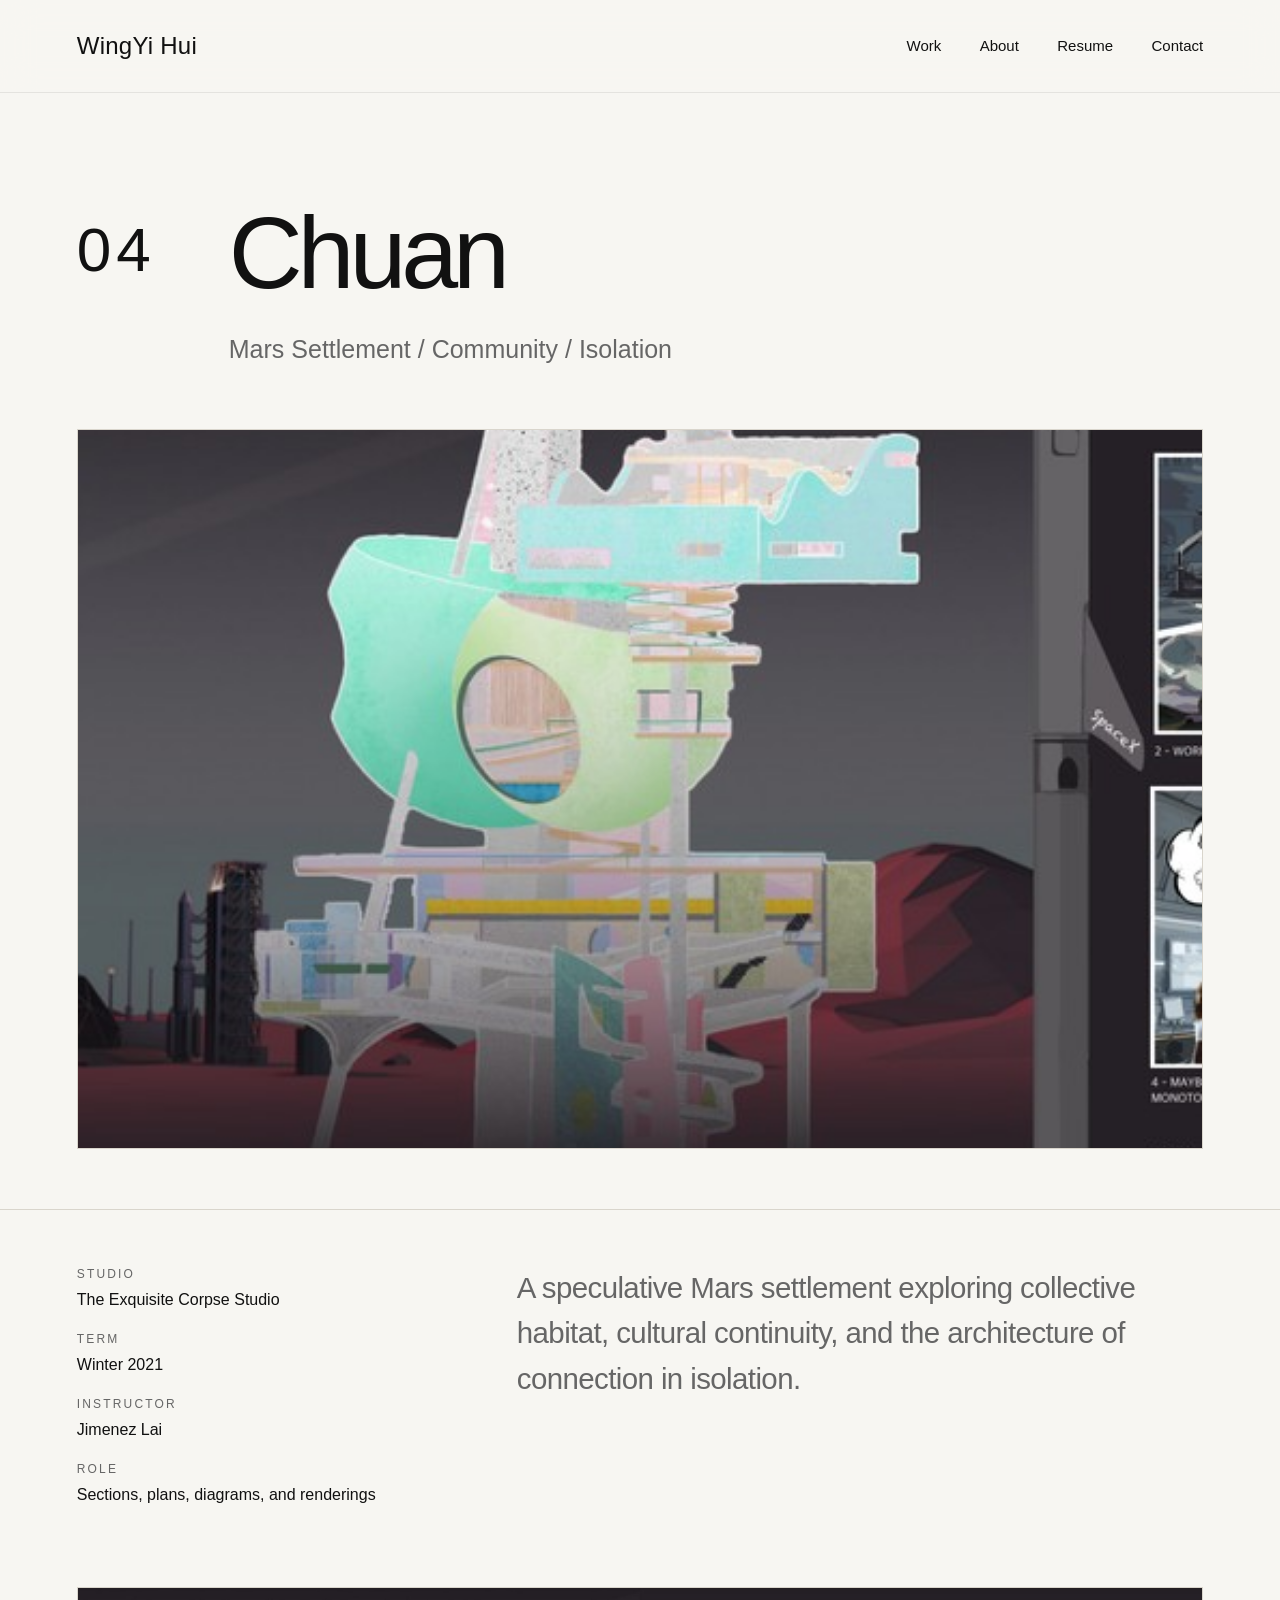
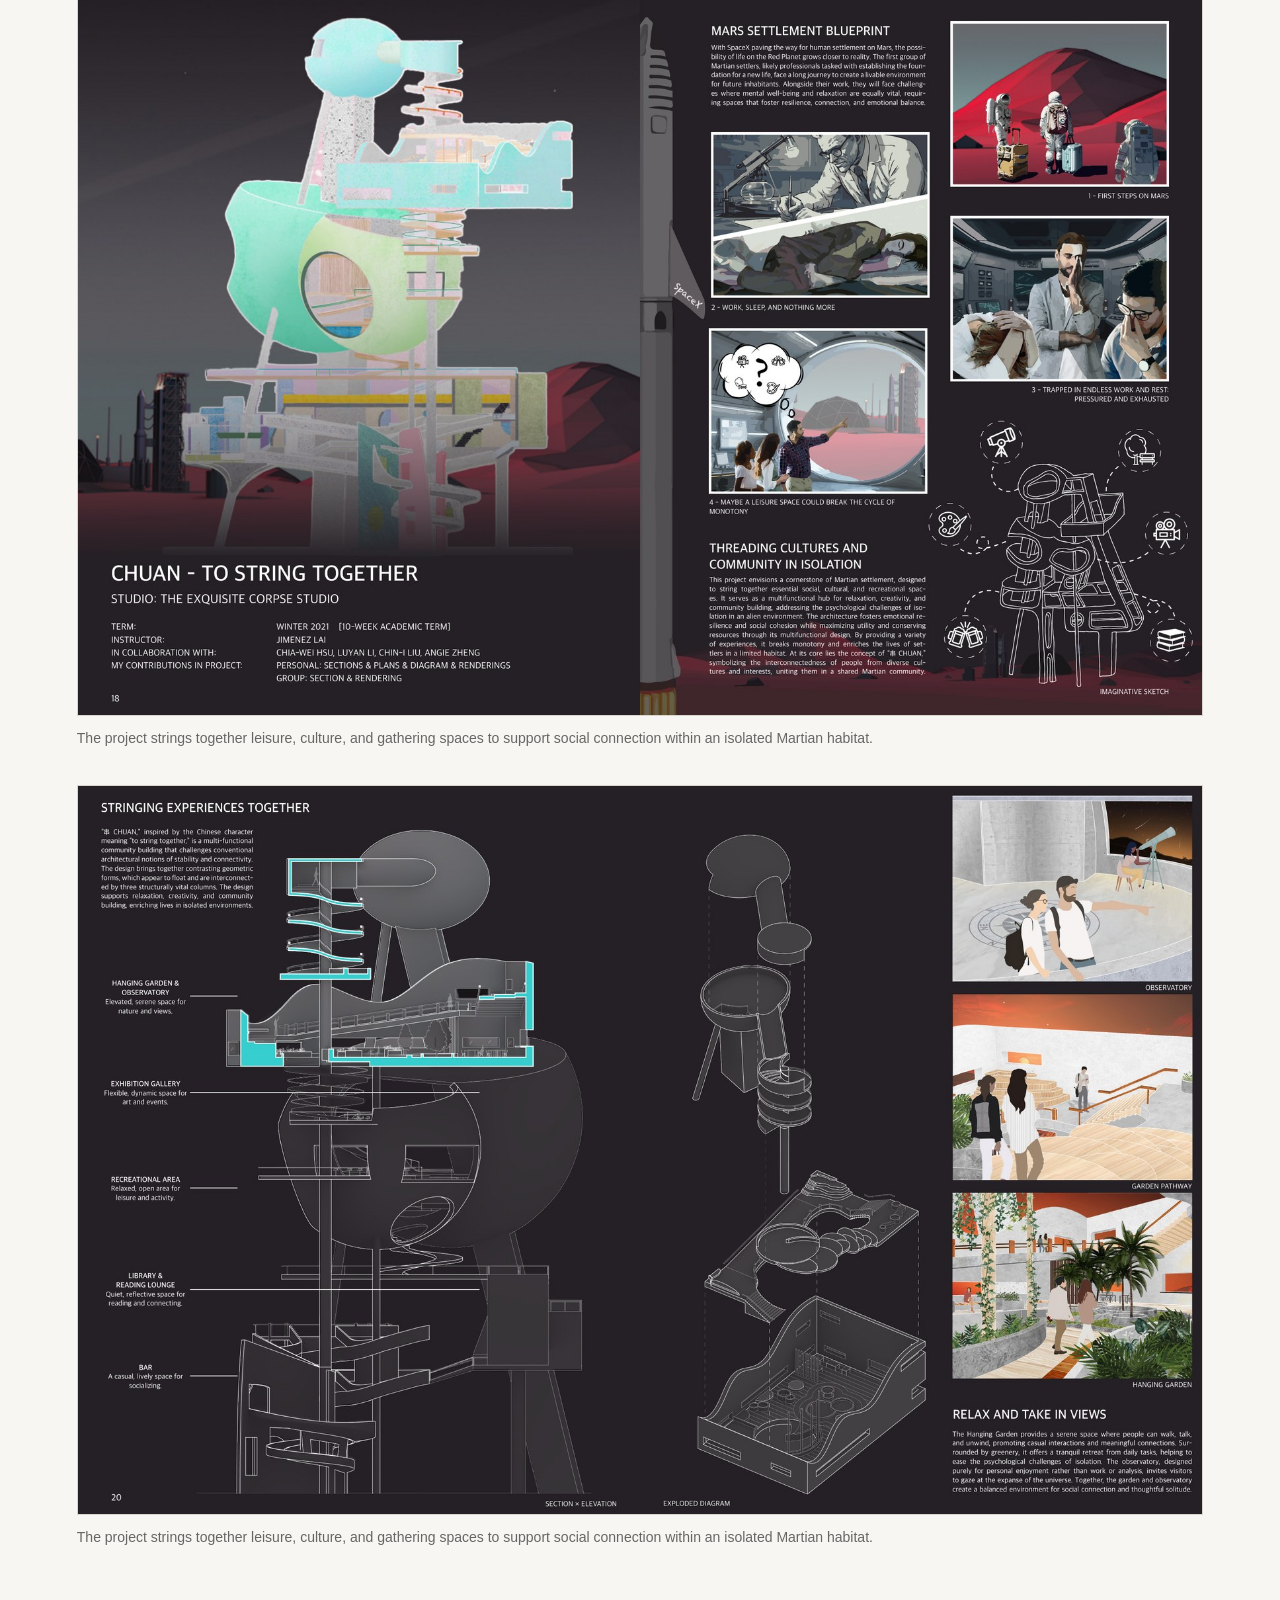
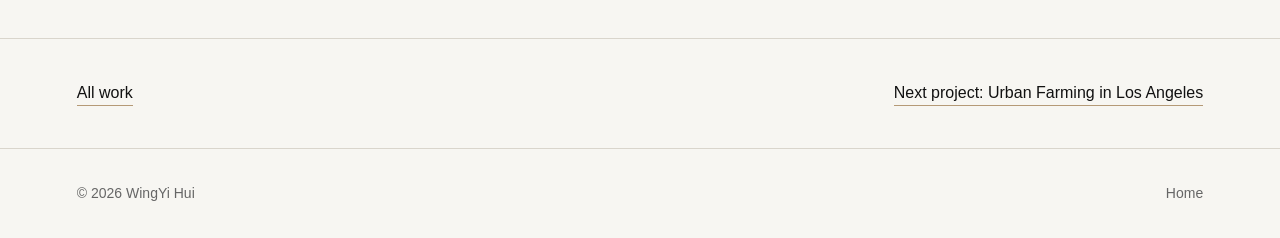
==== projects/chuan.html @ 114a0252 "Add files via upload" ====
<!doctype html>
<html lang="en">
<head>
  <meta charset="utf-8">
  <meta name="viewport" content="width=device-width, initial-scale=1">
  <title>Chuan | WingYi Hui</title>
  <meta name="description" content="A speculative Mars settlement exploring collective habitat, cultural continuity, and the architecture of connection in isolation.">
  <link rel="stylesheet" href="../style.css">
</head>
<body>
  <header class="siteHeader">
    <a class="siteName" href="../index.html">WingYi Hui</a>
    <nav class="navLinks" aria-label="Primary navigation">
      <a href="../index.html#work">Work</a>
      <a href="../index.html#about">About</a>
      <a href="../WingYi_Hui_Portfolio.pdf">Resume</a>
      <a href="../index.html#contact">Contact</a>
    </nav>
  </header>

  <main>
    <section class="projectHero">
      <div class="projectHeroTop">
        <div class="workNumber">04</div>
        <div>
          <h1>Chuan</h1>
          <p class="projectSubtitle">Mars Settlement / Community / Isolation</p>
        </div>
      </div>
      <img class="projectCover" src="../assets/img/thumb_chuan.jpg" alt="Chuan project preview">
    </section>

    <section class="projectInfo">
      <div class="metaList">
          <div class="metaItem">
            <span class="metaLabel">Studio</span>
            <span class="metaValue">The Exquisite Corpse Studio</span>
          </div>
          <div class="metaItem">
            <span class="metaLabel">Term</span>
            <span class="metaValue">Winter 2021</span>
          </div>
          <div class="metaItem">
            <span class="metaLabel">Instructor</span>
            <span class="metaValue">Jimenez Lai</span>
          </div>
          <div class="metaItem">
            <span class="metaLabel">Role</span>
            <span class="metaValue">Sections, plans, diagrams, and renderings</span>
          </div>
      </div>
      <div class="projectStatement">
        <p>A speculative Mars settlement exploring collective habitat, cultural continuity, and the architecture of connection in isolation.</p>
      </div>
    </section>

    <section class="projectGallery" aria-label="Chuan drawings and images">
      <figure>
        <img src="../assets/img/chuan_01.jpg" alt="Chuan portfolio page">
        <figcaption>The project strings together leisure, culture, and gathering spaces to support social connection within an isolated Martian habitat.</figcaption>
      </figure>
      <figure>
        <img src="../assets/img/chuan_02.jpg" alt="Chuan portfolio page">
        <figcaption>The project strings together leisure, culture, and gathering spaces to support social connection within an isolated Martian habitat.</figcaption>
      </figure>
    </section>

    <nav class="nextWork" aria-label="Project navigation">
      <a href="../index.html#work">All work</a>
      <a href="urban_farming.html">Next project: Urban Farming in Los Angeles</a>
    </nav>
  </main>

  <footer class="siteFooter">
    <span>© 2026 WingYi Hui</span>
    <a href="../index.html">Home</a>
  </footer>
</body>
</html>
---- style.css ----
* {
  box-sizing: border-box;
}

:root {
  --paper: #f7f6f2;
  --ink: #111111;
  --softInk: #666666;
  --line: #d9d5cc;
  --accent: #b59a77;
  --card: #ffffff;
}

html {
  scroll-behavior: smooth;
}

body {
  margin: 0;
  background: var(--paper);
  color: var(--ink);
  font-family: Helvetica, Arial, sans-serif;
  line-height: 1.5;
}

img {
  display: block;
  width: 100%;
}

a {
  color: inherit;
  text-decoration: none;
}

.siteHeader {
  position: sticky;
  top: 0;
  z-index: 20;
  display: flex;
  align-items: center;
  justify-content: space-between;
  padding: 28px 6vw;
  border-bottom: 1px solid rgba(17, 17, 17, 0.08);
  background: rgba(247, 246, 242, 0.88);
  backdrop-filter: blur(18px);
}

.siteName {
  font-size: clamp(18px, 2vw, 24px);
  letter-spacing: 0.01em;
}

.navLinks {
  display: flex;
  gap: clamp(18px, 3vw, 42px);
  font-size: 15px;
}

.navLinks a {
  position: relative;
}

.navLinks a::after {
  content: "";
  position: absolute;
  left: 0;
  bottom: -7px;
  width: 0;
  height: 1px;
  background: var(--accent);
  transition: width 180ms ease;
}

.navLinks a:hover::after,
.navLinks a:focus-visible::after {
  width: 100%;
}

main {
  overflow: hidden;
}

.heroSection {
  position: relative;
  min-height: 760px;
  padding: 135px 6vw 80px;
}

.heroMotif {
  position: absolute;
  top: 10px;
  right: -6vw;
  width: min(760px, 68vw);
  opacity: 0.28;
  mix-blend-mode: multiply;
  pointer-events: none;
}

.heroContent {
  position: relative;
  max-width: 780px;
}

.heroContent h1 {
  margin: 0;
  font-size: clamp(70px, 10vw, 145px);
  font-weight: 400;
  letter-spacing: -0.045em;
  line-height: 0.95;
}

.kicker {
  margin: 28px 0 0;
  font-size: clamp(19px, 2vw, 28px);
  letter-spacing: 0.26em;
}

.heroIntro {
  max-width: 560px;
  margin: 34px 0 0;
  color: var(--softInk);
  font-size: clamp(18px, 2vw, 24px);
  line-height: 1.7;
}

.quickIndex {
  position: relative;
  display: grid;
  grid-template-columns: repeat(2, minmax(260px, 1fr));
  gap: 24px 90px;
  width: min(980px, 88vw);
  margin-top: 86px;
  padding-top: 38px;
  border-top: 1px solid var(--line);
}

.quickIndex div {
  display: grid;
  grid-template-columns: 72px 1fr;
  align-items: center;
  gap: 26px;
}

.quickIndex span {
  font-size: clamp(34px, 4.6vw, 54px);
  letter-spacing: 0.08em;
  font-weight: 300;
}

.quickIndex a {
  padding-left: 26px;
  border-left: 1px solid var(--accent);
  font-size: clamp(16px, 1.7vw, 20px);
  line-height: 1.35;
}

.sectionLabel {
  display: grid;
  grid-template-columns: max-content 1fr;
  gap: 28px;
  align-items: center;
  margin-bottom: 44px;
  text-transform: uppercase;
  letter-spacing: 0.28em;
  font-size: 13px;
  font-weight: 600;
}

.sectionLabel::after {
  content: "";
  height: 1px;
  background: var(--line);
}

.workSection,
.aboutSection,
.contactSection {
  padding: 70px 6vw;
}

.workList {
  display: grid;
  gap: 0;
}

.workRow {
  display: grid;
  grid-template-columns: 110px 1fr minmax(360px, 42vw);
  gap: 42px;
  align-items: center;
  padding: 28px 0;
  border-top: 1px solid var(--line);
}

.workRow:last-child {
  border-bottom: 1px solid var(--line);
}

.workNumber {
  font-size: clamp(38px, 5vw, 62px);
  letter-spacing: 0.08em;
  font-weight: 300;
}

.workText h3 {
  margin: 0;
  font-size: clamp(28px, 3.4vw, 48px);
  font-weight: 400;
  letter-spacing: -0.035em;
  line-height: 1.08;
}

.workText p {
  max-width: 540px;
  margin: 18px 0 0;
  color: var(--softInk);
  font-size: 17px;
  line-height: 1.7;
}

.workImage {
  overflow: hidden;
  background: var(--card);
}

.workImage img {
  aspect-ratio: 16 / 7.2;
  object-fit: cover;
  filter: saturate(0.94);
  transition: transform 300ms ease, filter 300ms ease;
}

.workRow:hover .workImage img,
.workRow:focus-visible .workImage img {
  transform: scale(1.025);
  filter: saturate(1.04);
}

.aboutGrid,
.contactGrid {
  display: grid;
  grid-template-columns: repeat(2, minmax(260px, 1fr));
  gap: 70px;
  max-width: 1180px;
}

.aboutGrid p {
  margin: 0;
  color: var(--softInk);
  font-size: clamp(18px, 1.7vw, 22px);
  line-height: 1.75;
}

.contactGrid {
  font-size: clamp(18px, 1.7vw, 22px);
}

.contactGrid a {
  border-bottom: 1px solid var(--accent);
  width: fit-content;
}

.siteFooter {
  display: flex;
  justify-content: space-between;
  padding: 34px 6vw;
  border-top: 1px solid var(--line);
  color: var(--softInk);
  font-size: 14px;
}

.projectHero {
  padding: 110px 6vw 60px;
}

.projectHeroTop {
  display: grid;
  grid-template-columns: 110px 1fr;
  gap: 42px;
  align-items: start;
  margin-bottom: 60px;
}

.projectHero h1 {
  margin: 0;
  max-width: 1100px;
  font-size: clamp(54px, 8vw, 120px);
  font-weight: 400;
  letter-spacing: -0.05em;
  line-height: 0.98;
}

.projectSubtitle {
  margin: 28px 0 0;
  color: var(--softInk);
  font-size: clamp(19px, 2vw, 25px);
}

.projectCover {
  width: 100%;
  max-height: 720px;
  object-fit: cover;
  border: 1px solid var(--line);
}

.projectInfo {
  display: grid;
  grid-template-columns: minmax(240px, 360px) 1fr;
  gap: 80px;
  padding: 55px 6vw 80px;
  border-top: 1px solid var(--line);
}

.metaList {
  display: grid;
  gap: 18px;
  align-self: start;
}

.metaItem {
  display: grid;
  gap: 5px;
}

.metaLabel {
  color: var(--softInk);
  font-size: 12px;
  text-transform: uppercase;
  letter-spacing: 0.18em;
}

.metaValue {
  font-size: 16px;
}

.projectStatement {
  max-width: 900px;
}

.projectStatement p {
  margin: 0;
  color: var(--softInk);
  font-size: clamp(20px, 2.3vw, 32px);
  line-height: 1.55;
  letter-spacing: -0.02em;
}

.projectGallery {
  display: grid;
  gap: 36px;
  padding: 0 6vw 90px;
}

.projectGallery figure {
  margin: 0;
  padding: 0;
}

.projectGallery img {
  border: 1px solid var(--line);
  background: var(--card);
}

.projectGallery figcaption {
  margin-top: 12px;
  color: var(--softInk);
  font-size: 14px;
}

.nextWork {
  display: flex;
  justify-content: space-between;
  gap: 24px;
  padding: 42px 6vw;
  border-top: 1px solid var(--line);
}

.nextWork a {
  border-bottom: 1px solid var(--accent);
}

@media (max-width: 860px) {
  .siteHeader {
    align-items: flex-start;
    gap: 18px;
    flex-direction: column;
  }

  .navLinks {
    width: 100%;
    justify-content: space-between;
    gap: 16px;
    font-size: 14px;
  }

  .heroSection {
    min-height: 680px;
    padding-top: 96px;
  }

  .heroMotif {
    top: 40px;
    right: -34vw;
    width: 110vw;
  }

  .quickIndex,
  .aboutGrid,
  .contactGrid,
  .projectInfo {
    grid-template-columns: 1fr;
  }

  .workRow {
    grid-template-columns: 64px 1fr;
    gap: 24px;
  }

  .workImage {
    grid-column: 1 / -1;
  }

  .projectHeroTop {
    grid-template-columns: 1fr;
    gap: 22px;
  }
}

@media (max-width: 560px) {
  .heroContent h1 {
    font-size: 62px;
  }

  .quickIndex div {
    grid-template-columns: 54px 1fr;
    gap: 16px;
  }

  .quickIndex a {
    padding-left: 16px;
  }

  .workSection,
  .aboutSection,
  .contactSection {
    padding: 54px 6vw;
  }
}
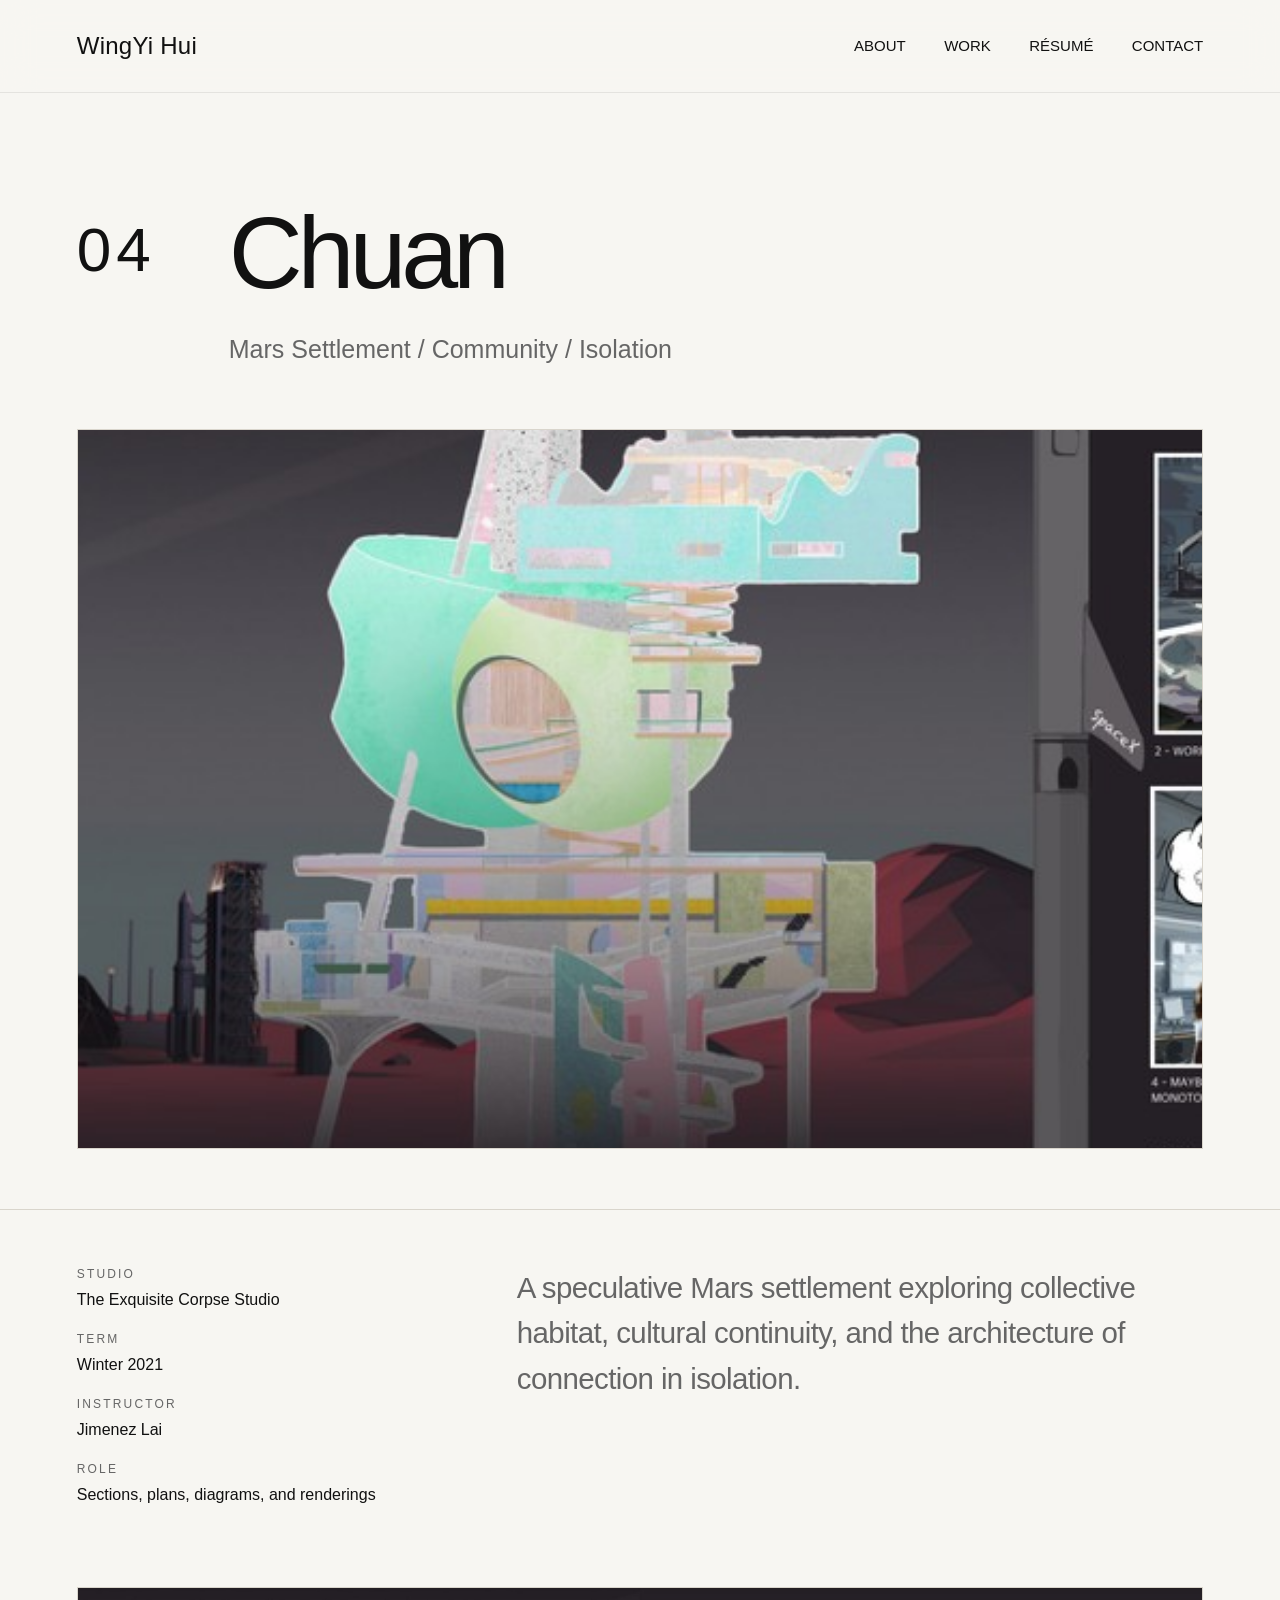
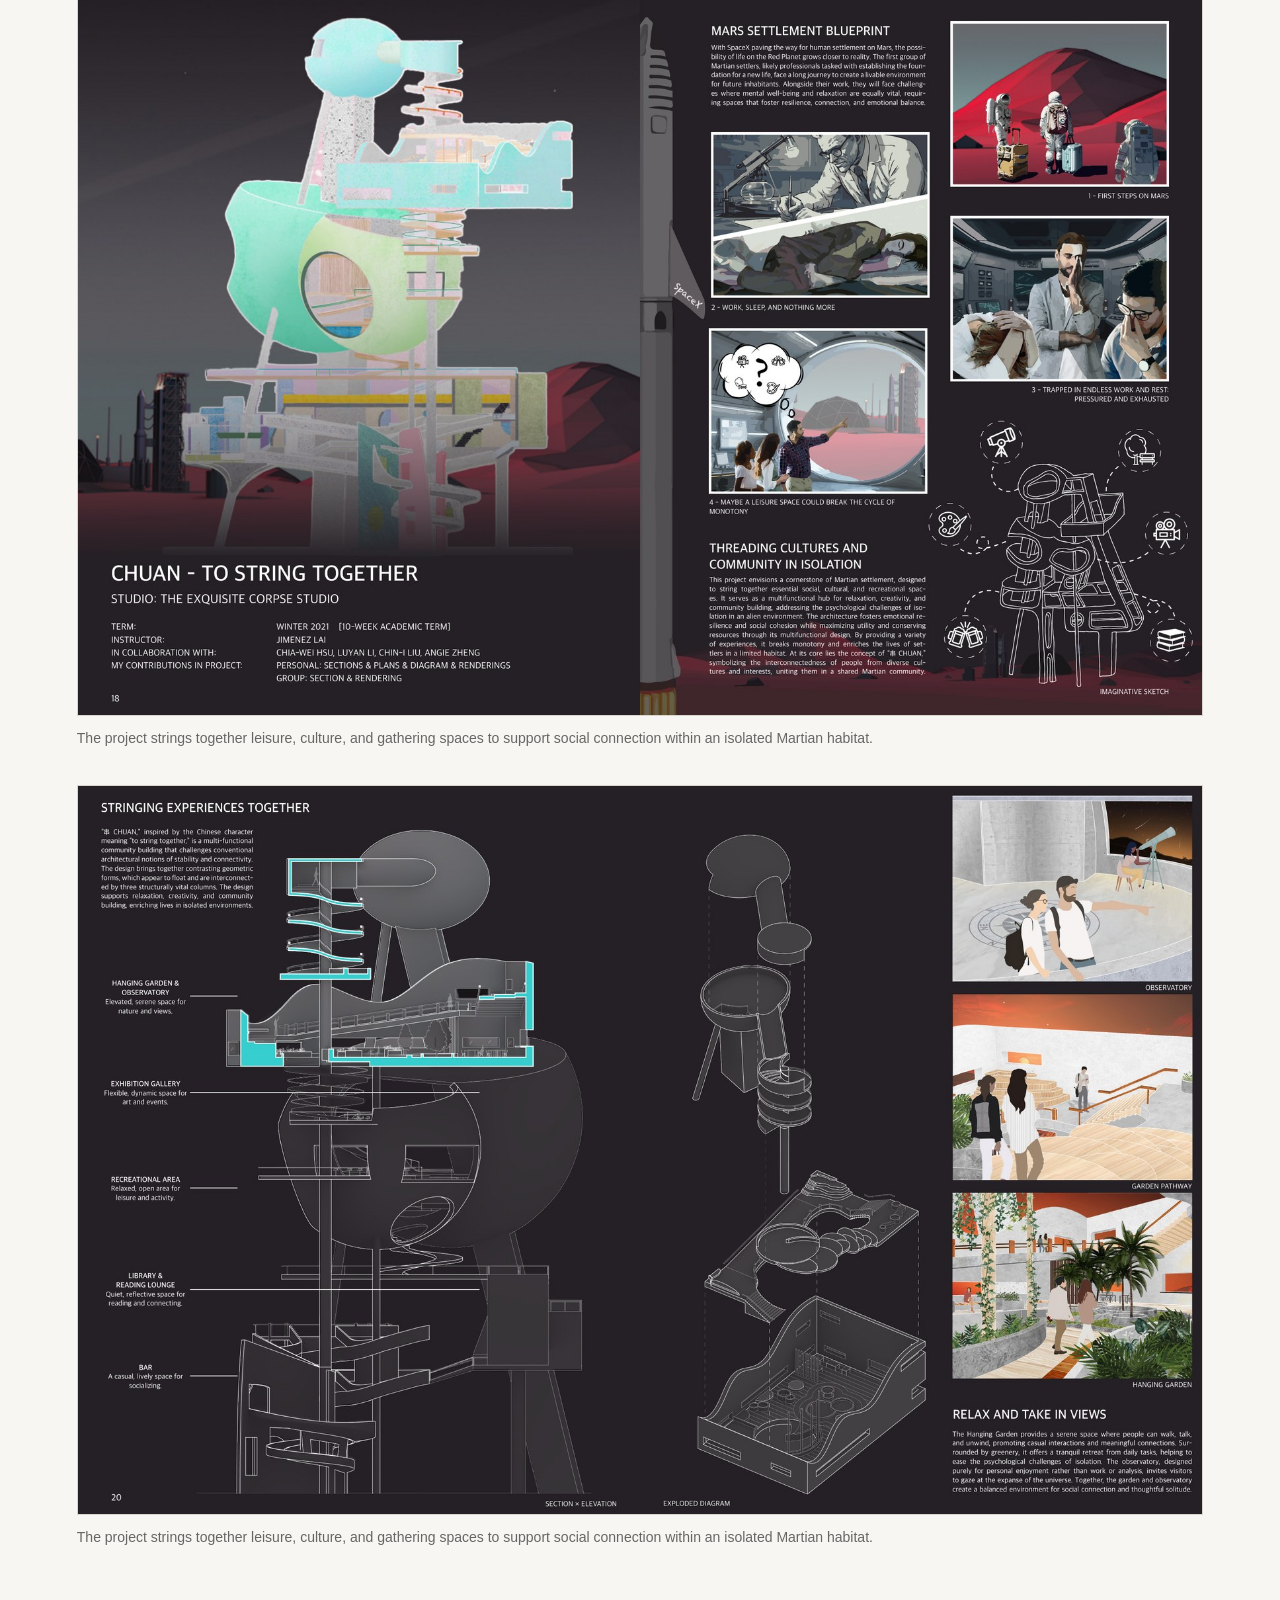
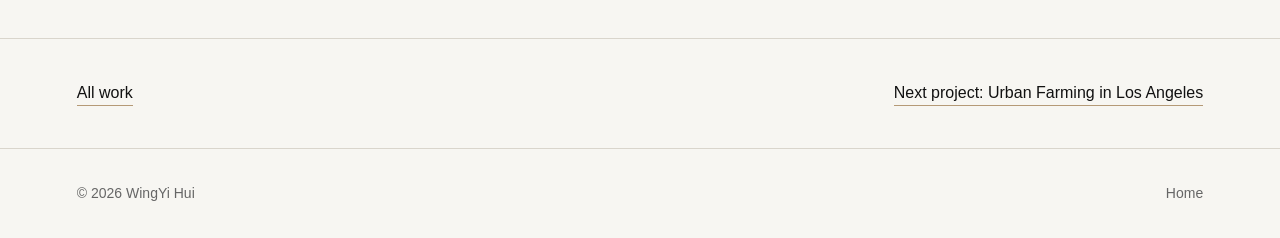
==== commit d94b98e4: "Update navigation links in chuan.html" ====
--- a/projects/chuan.html
+++ b/projects/chuan.html
@@ -11,10 +11,10 @@
   <header class="siteHeader">
     <a class="siteName" href="../index.html">WingYi Hui</a>
     <nav class="navLinks" aria-label="Primary navigation">
-      <a href="../index.html#work">Work</a>
-      <a href="../index.html#about">About</a>
-      <a href="../WingYi_Hui_Portfolio.pdf">Resume</a>
-      <a href="../index.html#contact">Contact</a>
+      <a href="#about">ABOUT</a>
+      <a href="#work">WORK</a>
+      <a href="WingYi_Hui_Portfolio.pdf">RÉSUMÉ</a>
+      <a href="#contact">CONTACT</a>
     </nav>
   </header>
 
